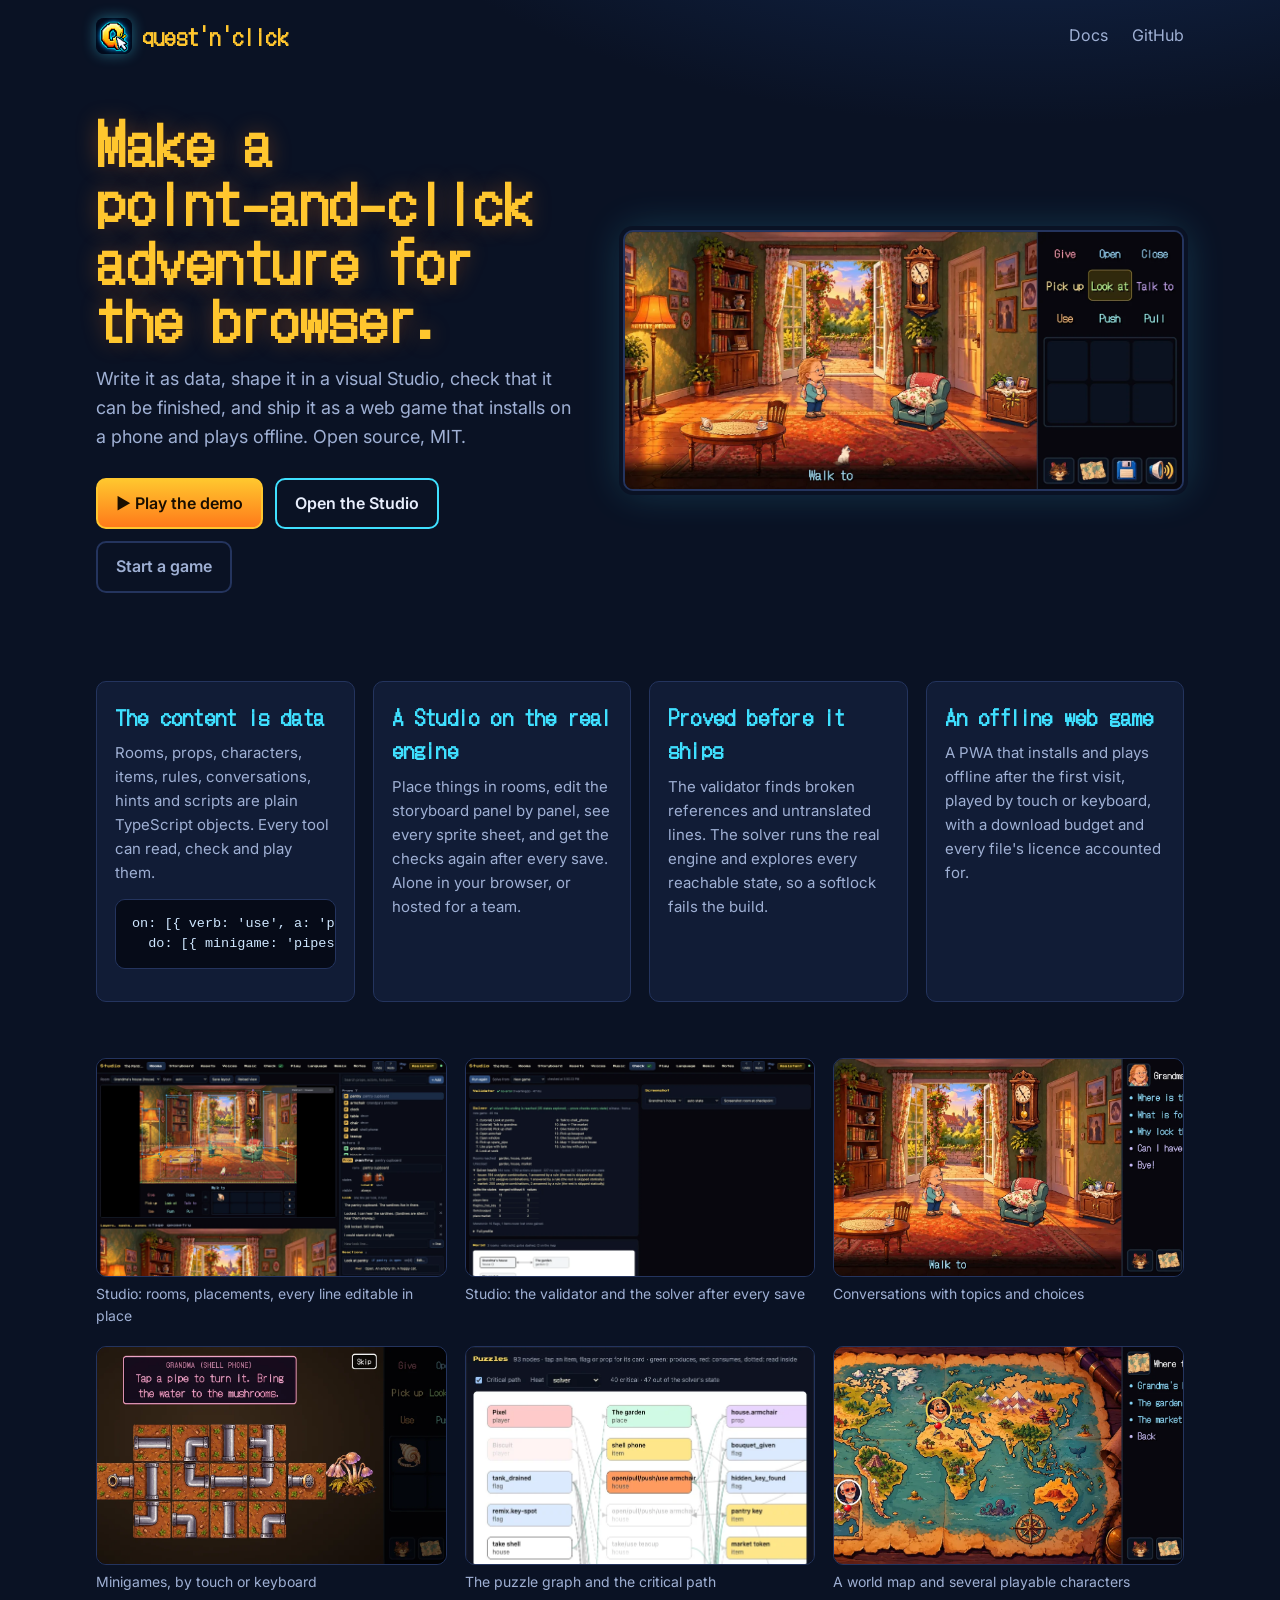
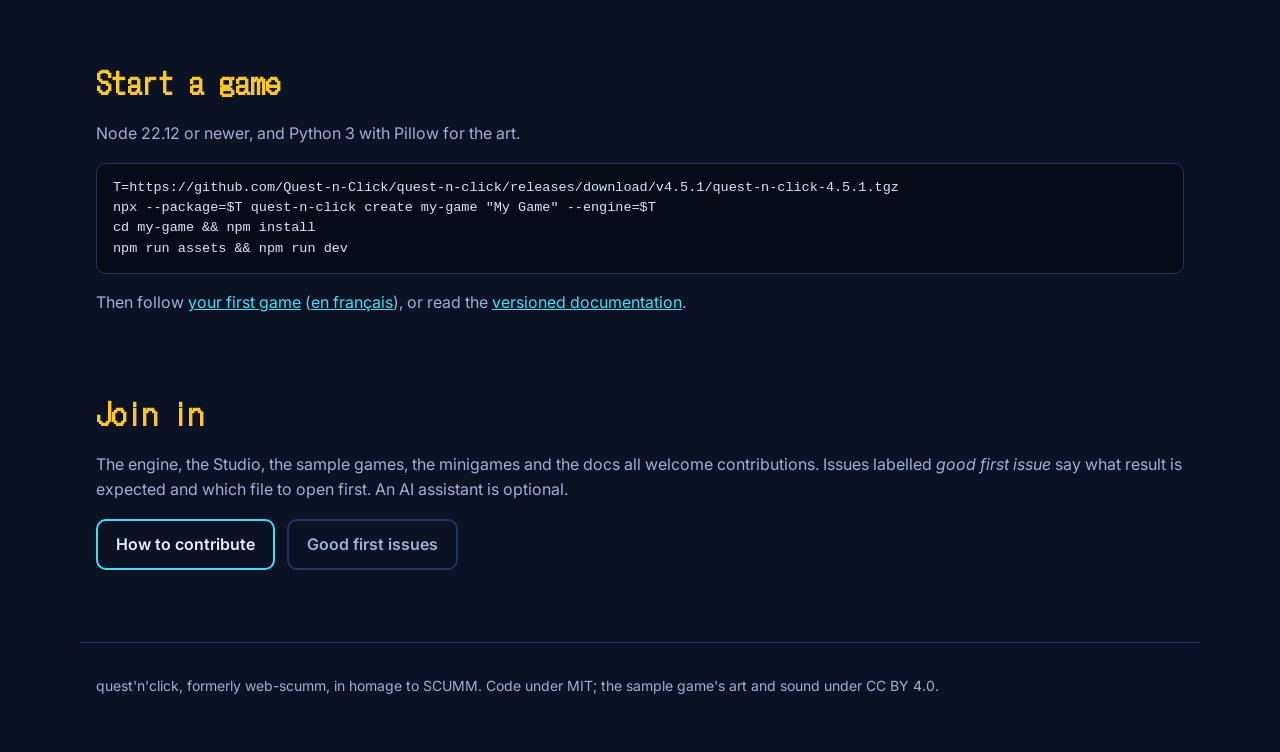
==== site/index.html @ d4cec2c5 "Landing page, signed-release demo build and versioned docs, deployed to Pages Co-Authored-By: Claude" ====
<!doctype html>
<html lang="en">
<head>
<meta charset="utf-8">
<meta name="viewport" content="width=device-width, initial-scale=1">
<title>quest'n'click</title>
<meta name="description" content="An open-source point-and-click adventure engine for the browser: write the game as data, shape it in a visual Studio, prove it can be finished, ship it as an offline web game.">
<meta property="og:title" content="quest'n'click">
<meta property="og:description" content="Open-source point-and-click adventure engine for the browser.">
<meta property="og:image" content="https://quest-n-click.github.io/img/og.png">
<link rel="icon" href="img/logo.jpg">
<link rel="preconnect" href="https://fonts.googleapis.com">
<link rel="preconnect" href="https://fonts.gstatic.com" crossorigin>
<link href="https://fonts.googleapis.com/css2?family=DotGothic16&family=Inter:wght@400;600&display=swap" rel="stylesheet">
<link rel="stylesheet" href="style.css">
</head>
<body>
<header class="hero">
  <nav class="top">
    <a class="brand" href="./"><img src="img/logo.jpg" alt="" width="36" height="36"> quest'n'click</a>
    <span class="links">
      <a href="docs/">Docs</a>
      <a href="https://github.com/Quest-n-Click">GitHub</a>
    </span>
  </nav>
  <div class="hero-grid">
    <div>
      <h1>Make a point&#8209;and&#8209;click adventure for the browser.</h1>
      <p class="lead">Write it as data, shape it in a visual Studio, check that it can be finished, and ship it as a web
        game that installs on a phone and plays offline. Open source, MIT.</p>
      <p class="ctas">
        <a class="btn primary" href="play/">▶ Play the demo</a>
        <a class="btn" href="play/studio.html">Open the Studio</a>
        <a class="btn ghost" href="#start">Start a game</a>
      </p>
    </div>
    <a class="shot hero-shot" href="play/"><img src="img/4119-hero.webp" alt="The Pantry Key: Grandma's living room, nine verbs, the bag" width="1280" height="720"></a>
  </div>
</header>

<main>
  <section class="cards">
    <article>
      <h2>The content is data</h2>
      <p>Rooms, props, characters, items, rules, conversations, hints and scripts are plain TypeScript objects. Every
        tool can read, check and play them.</p>
<pre><code>on: [{ verb: 'use', a: 'pipe', b: 'tank',
  do: [{ minigame: 'pipes' }, { set: 'tank_drained' }] }]</code></pre>
    </article>
    <article>
      <h2>A Studio on the real engine</h2>
      <p>Place things in rooms, edit the storyboard panel by panel, see every sprite sheet, and get the checks again
        after every save. Alone in your browser, or hosted for a team.</p>
    </article>
    <article>
      <h2>Proved before it ships</h2>
      <p>The validator finds broken references and untranslated lines. The solver runs the real engine and explores
        every reachable state, so a softlock fails the build.</p>
    </article>
    <article>
      <h2>An offline web game</h2>
      <p>A PWA that installs and plays offline after the first visit, played by touch or keyboard, with a download
        budget and every file's licence accounted for.</p>
    </article>
  </section>

  <section class="gallery">
    <figure><img src="img/4119-studio-rooms.webp" alt="Studio, Rooms tab: the pantry selected, its lines editable" loading="lazy"><figcaption>Studio: rooms, placements, every line editable in place</figcaption></figure>
    <figure><img src="img/4119-studio-check.webp" alt="Studio, Check tab: validator and solver" loading="lazy"><figcaption>Studio: the validator and the solver after every save</figcaption></figure>
    <figure><img src="img/4119-player-scene.webp" alt="Talking to Grandma, her topics in the side column" loading="lazy"><figcaption>Conversations with topics and choices</figcaption></figure>
    <figure><img src="img/4119-player-minigame.webp" alt="The pipes minigame" loading="lazy"><figcaption>Minigames, by touch or keyboard</figcaption></figure>
    <figure><img src="img/4119-proof-graph.webp" alt="The puzzle graph with the critical path" loading="lazy"><figcaption>The puzzle graph and the critical path</figcaption></figure>
    <figure><img src="img/4119-player-map.webp" alt="The world map" loading="lazy"><figcaption>A world map and several playable characters</figcaption></figure>
  </section>

  <section id="start" class="start">
    <h2>Start a game</h2>
    <p>Node 22.12 or newer, and Python 3 with Pillow for the art.</p>
<pre><code>T=https://github.com/Quest-n-Click/quest-n-click/releases/download/v4.5.1/quest-n-click-4.5.1.tgz
npx --package=$T quest-n-click create my-game "My Game" --engine=$T
cd my-game &amp;&amp; npm install
npm run assets &amp;&amp; npm run dev</code></pre>
    <p>Then follow <a href="https://github.com/Quest-n-Click/quest-n-click/wiki/EN-Create-First-Game">your first game</a>
      (<a href="https://github.com/Quest-n-Click/quest-n-click/wiki/FR-Creer-Premier-Jeu">en français</a>), or read the
      <a href="docs/">versioned documentation</a>.</p>
  </section>

  <section class="join">
    <h2>Join in</h2>
    <p>The engine, the Studio, the sample games, the minigames and the docs all welcome contributions. Issues labelled
      <em>good first issue</em> say what result is expected and which file to open first. An AI assistant is optional.</p>
    <p class="ctas">
      <a class="btn" href="https://github.com/Quest-n-Click/.github/blob/main/CONTRIBUTING.md">How to contribute</a>
      <a class="btn ghost" href="https://github.com/search?q=org%3AQuest-n-Click+label%3A%22good+first+issue%22+state%3Aopen&amp;type=issues">Good first issues</a>
    </p>
  </section>
</main>

<footer>
  <p>quest'n'click, formerly web-scumm, in homage to SCUMM. Code under MIT; the sample game's art and sound under CC BY 4.0.</p>
  <p id="built"></p>
</footer>
<script>
  // The build writes site.json (engine version and docs); the page reads it to say what it serves.
  fetch('site.json').then((r) => (r.ok ? r.json() : null)).then((s) => {
    if (s) document.getElementById('built').textContent = `Demo and Studio: engine ${s.engine}. Docs: ${s.docs.join(', ')}.`;
  }).catch(() => {});
</script>
</body>
</html>
---- site/style.css ----
:root {
  --bg: #0a1224;
  --bg2: #111c36;
  --ink: #e8eefc;
  --muted: #9fb0d4;
  --cyan: #3fe0ff;
  --gold: #ffc62e;
  --orange: #ff7a1a;
  --line: #24345e;
  --radius: 10px;
}
* { box-sizing: border-box; }
html { scroll-behavior: smooth; }
body {
  margin: 0;
  background: radial-gradient(1200px 600px at 80% -10%, #16305e 0%, transparent 60%), var(--bg);
  color: var(--ink);
  font: 16px/1.6 Inter, system-ui, sans-serif;
}
a { color: var(--cyan); }
h1, h2, .brand { font-family: 'DotGothic16', system-ui, sans-serif; letter-spacing: 0.01em; }
img { max-width: 100%; height: auto; display: block; }
pre {
  background: #060b18;
  border: 1px solid var(--line);
  border-radius: var(--radius);
  padding: 14px 16px;
  overflow-x: auto;
  font-size: 13.5px;
  line-height: 1.5;
}
code { font-family: ui-monospace, SFMono-Regular, Menlo, monospace; color: #cfe7ff; }

.hero, main, footer { max-width: 1120px; margin: 0 auto; padding: 0 16px; }
.top { display: flex; justify-content: space-between; align-items: center; padding: 18px 0; }
.brand { display: flex; align-items: center; gap: 10px; color: var(--gold); text-decoration: none; font-size: 22px; font-weight: 700; }
.brand img { border-radius: 8px; box-shadow: 0 0 14px #3fe0ff66; }
.links a { color: var(--muted); text-decoration: none; margin-left: 20px; }
.links a:hover { color: var(--ink); }

.hero-grid { display: grid; grid-template-columns: 1fr 1.15fr; gap: 40px; align-items: center; padding: 40px 0 64px; }
h1 { font-size: clamp(34px, 5vw, 56px); line-height: 1.05; margin: 0 0 18px; color: var(--gold); text-shadow: 0 0 22px #ff7a1a55; }
.lead { color: var(--muted); font-size: 18px; margin: 0 0 26px; }
.ctas { display: flex; flex-wrap: wrap; gap: 12px; }
.btn {
  display: inline-block;
  padding: 11px 18px;
  border-radius: var(--radius);
  border: 2px solid var(--cyan);
  color: var(--ink);
  text-decoration: none;
  font-weight: 600;
}
.btn:hover { box-shadow: 0 0 16px #3fe0ff66; }
.btn.primary { background: linear-gradient(180deg, var(--gold), var(--orange)); border-color: var(--gold); color: #1a0e00; }
.btn.ghost { border-color: var(--line); color: var(--muted); }
.shot img { border-radius: var(--radius); border: 2px solid var(--line); box-shadow: 0 0 0 4px #0a1224, 0 0 40px #3fe0ff33; }

.cards { display: grid; grid-template-columns: repeat(4, 1fr); gap: 18px; padding: 8px 0 56px; }
.cards article { background: var(--bg2); border: 1px solid var(--line); border-radius: var(--radius); padding: 18px; min-width: 0; }
.cards h2 { font-size: 21px; margin: 0 0 8px; color: var(--cyan); }
.cards p { color: var(--muted); margin: 0 0 10px; font-size: 15px; }

.gallery { display: grid; grid-template-columns: repeat(3, 1fr); gap: 18px; padding-bottom: 64px; }
.gallery figure { margin: 0; }
.gallery img { aspect-ratio: 16 / 10; object-fit: cover; object-position: top; width: 100%; border-radius: var(--radius); border: 1px solid var(--line); }
.gallery figcaption { color: var(--muted); font-size: 14px; margin-top: 6px; }

.start, .join { padding-bottom: 56px; }
.start h2, .join h2 { font-size: 30px; color: var(--gold); margin: 0 0 10px; }
.start p, .join p { color: var(--muted); }

footer { border-top: 1px solid var(--line); padding-top: 18px; padding-bottom: 40px; color: var(--muted); font-size: 14px; }

@media (max-width: 900px) {
  .hero-grid { grid-template-columns: 1fr; padding-top: 16px; }
  .cards { grid-template-columns: 1fr 1fr; }
  .gallery { grid-template-columns: 1fr 1fr; }
}
@media (max-width: 560px) {
  .cards, .gallery { grid-template-columns: 1fr; }
  .links a { margin-left: 14px; }
}
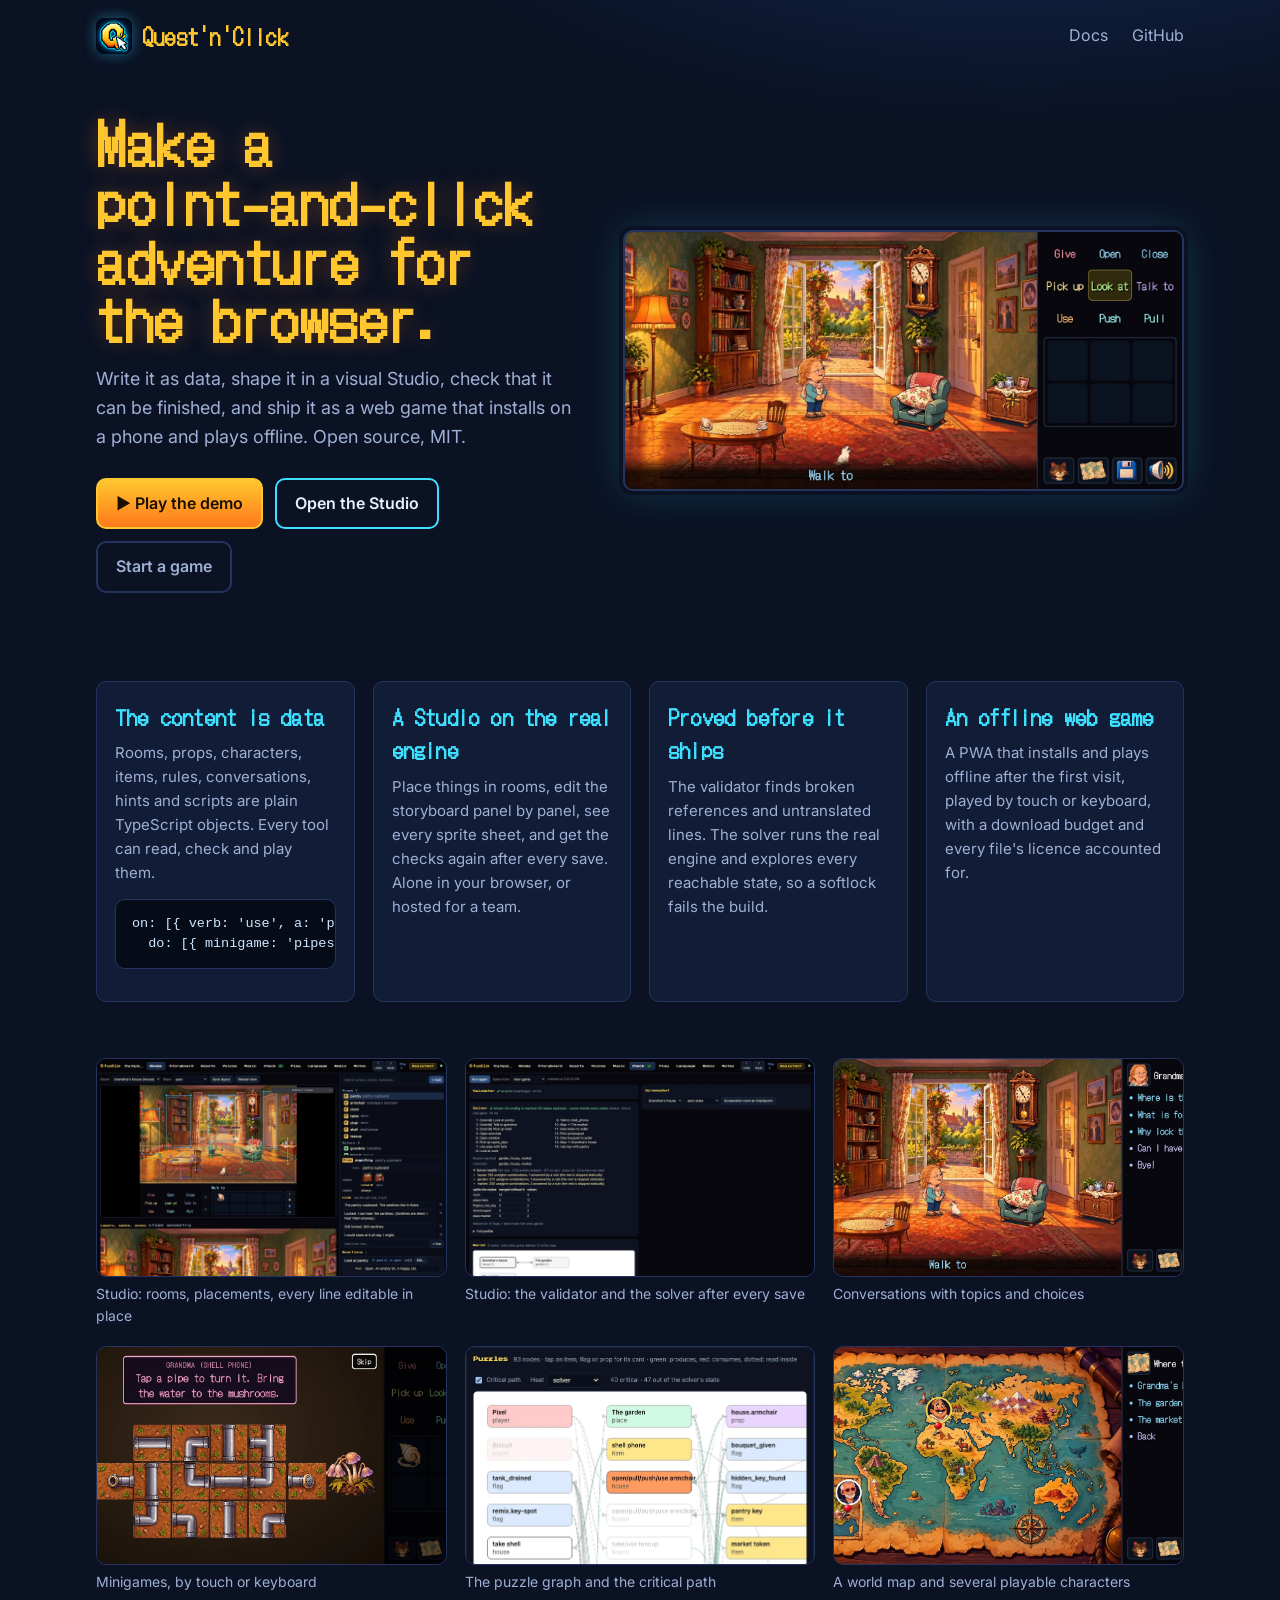
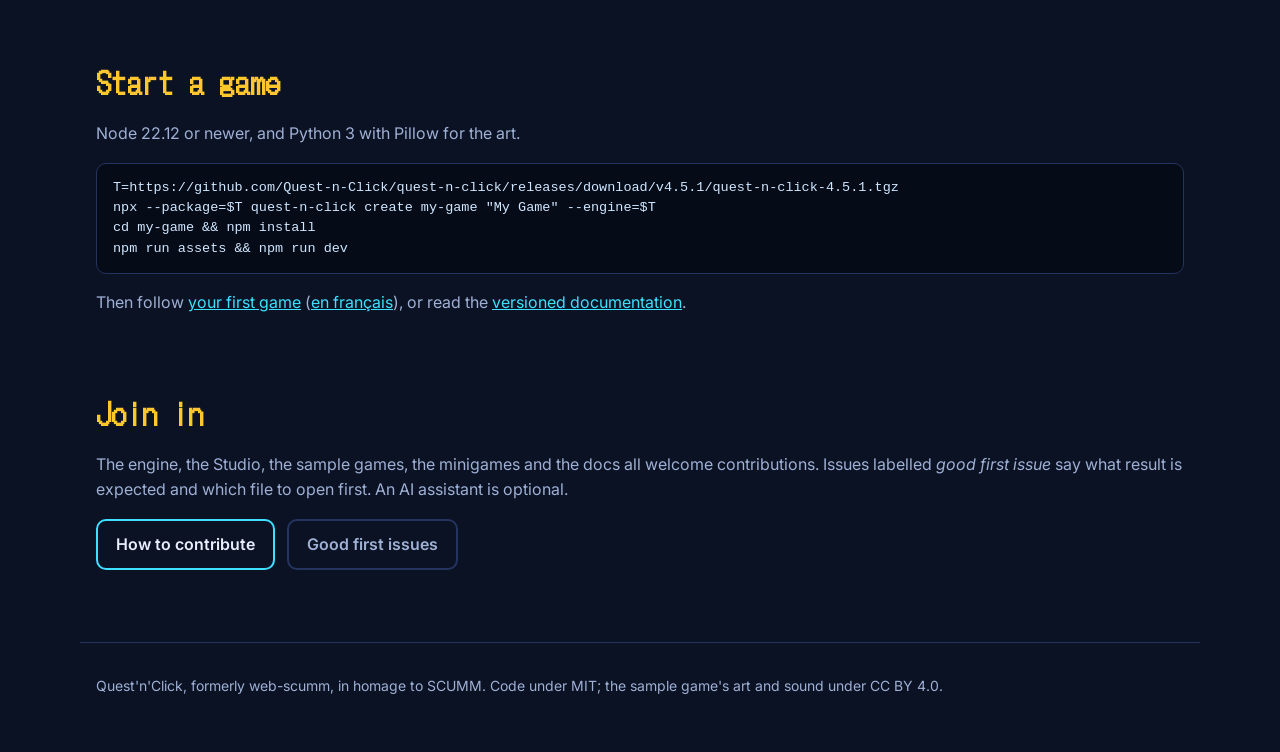
==== commit d9546487: "Write the project's name Quest'n'Click Co-Authored-By: Claude Opus 5.5 <noreply@anthropic.com>" ====
--- a/site/index.html
+++ b/site/index.html
@@ -3,9 +3,9 @@
 <head>
 <meta charset="utf-8">
 <meta name="viewport" content="width=device-width, initial-scale=1">
-<title>quest'n'click</title>
+<title>Quest'n'Click</title>
 <meta name="description" content="An open-source point-and-click adventure engine for the browser: write the game as data, shape it in a visual Studio, prove it can be finished, ship it as an offline web game.">
-<meta property="og:title" content="quest'n'click">
+<meta property="og:title" content="Quest'n'Click">
 <meta property="og:description" content="Open-source point-and-click adventure engine for the browser.">
 <meta property="og:image" content="https://quest-n-click.github.io/img/og.png">
 <link rel="icon" href="img/logo.jpg">
@@ -17,7 +17,7 @@
 <body>
 <header class="hero">
   <nav class="top">
-    <a class="brand" href="./"><img src="img/logo.jpg" alt="" width="36" height="36"> quest'n'click</a>
+    <a class="brand" href="./"><img src="img/logo.jpg" alt="" width="36" height="36"> Quest'n'Click</a>
     <span class="links">
       <a href="docs/">Docs</a>
       <a href="https://github.com/Quest-n-Click">GitHub</a>
@@ -97,7 +97,7 @@
 </main>
 
 <footer>
-  <p>quest'n'click, formerly web-scumm, in homage to SCUMM. Code under MIT; the sample game's art and sound under CC BY 4.0.</p>
+  <p>Quest'n'Click, formerly web-scumm, in homage to SCUMM. Code under MIT; the sample game's art and sound under CC BY 4.0.</p>
   <p id="built"></p>
 </footer>
 <script>
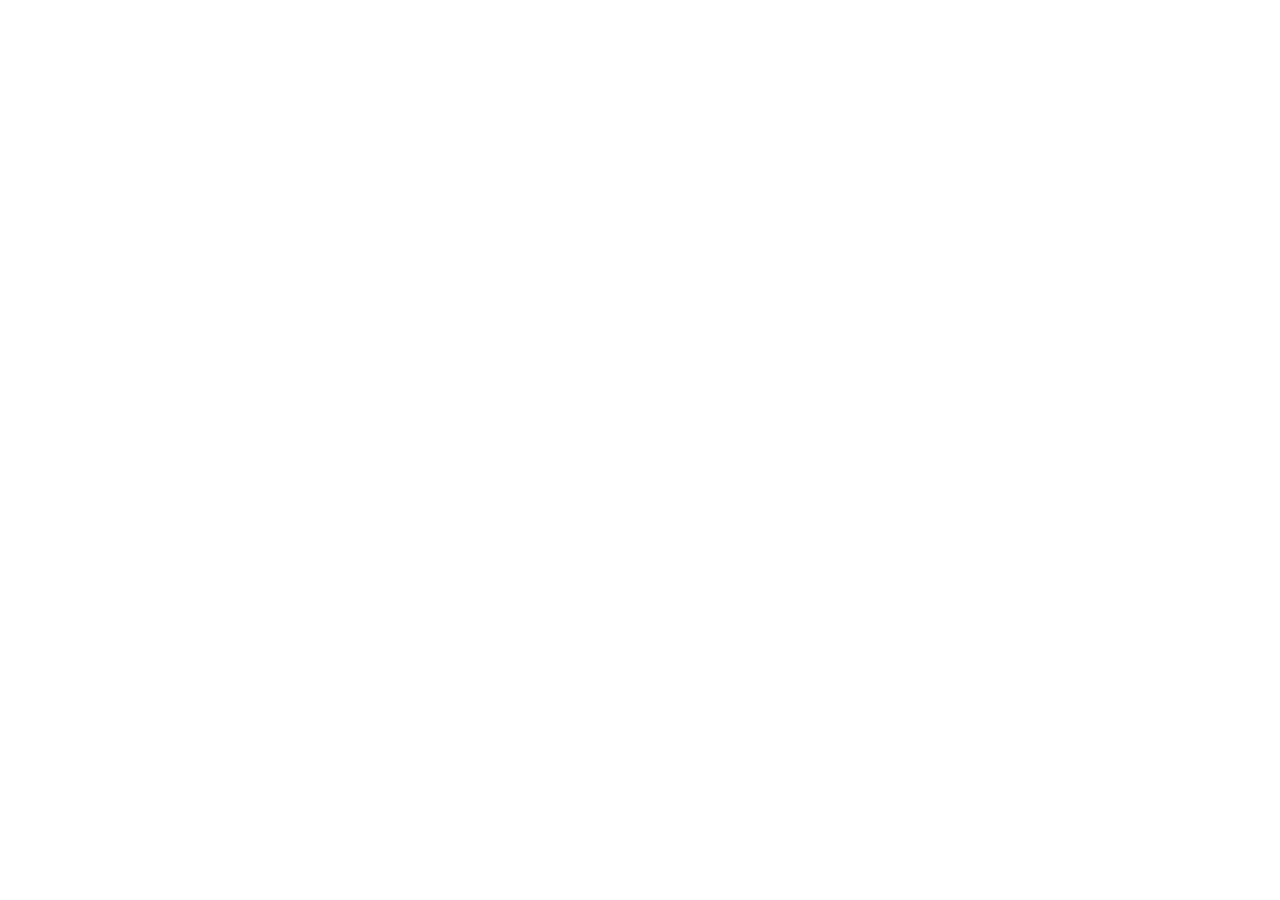
==== commit 5d6cd2ad: "A demo host: the home redirects to the website, quest-n-click.cleverapps.io Co-Authored-By: Claude O" ====
--- a/site/index.html
+++ b/site/index.html
@@ -4,107 +4,13 @@
 <meta charset="utf-8">
 <meta name="viewport" content="width=device-width, initial-scale=1">
 <title>Quest'n'Click</title>
-<meta name="description" content="An open-source point-and-click adventure engine for the browser: write the game as data, shape it in a visual Studio, prove it can be finished, ship it as an offline web game.">
-<meta property="og:title" content="Quest'n'Click">
-<meta property="og:description" content="Open-source point-and-click adventure engine for the browser.">
-<meta property="og:image" content="https://quest-n-click.github.io/img/og.png">
-<link rel="icon" href="img/logo.jpg">
-<link rel="preconnect" href="https://fonts.googleapis.com">
-<link rel="preconnect" href="https://fonts.gstatic.com" crossorigin>
-<link href="https://fonts.googleapis.com/css2?family=DotGothic16&family=Inter:wght@400;600&display=swap" rel="stylesheet">
-<link rel="stylesheet" href="style.css">
+<link rel="canonical" href="https://quest-n-click.cleverapps.io/">
+<meta http-equiv="refresh" content="0; url=https://quest-n-click.cleverapps.io/">
+<script>location.replace('https://quest-n-click.cleverapps.io/' + location.search + location.hash);</script>
 </head>
 <body>
-<header class="hero">
-  <nav class="top">
-    <a class="brand" href="./"><img src="img/logo.jpg" alt="" width="36" height="36"> Quest'n'Click</a>
-    <span class="links">
-      <a href="docs/">Docs</a>
-      <a href="https://github.com/Quest-n-Click">GitHub</a>
-    </span>
-  </nav>
-  <div class="hero-grid">
-    <div>
-      <h1>Make a point&#8209;and&#8209;click adventure for the browser.</h1>
-      <p class="lead">Write it as data, shape it in a visual Studio, check that it can be finished, and ship it as a web
-        game that installs on a phone and plays offline. Open source, MIT.</p>
-      <p class="ctas">
-        <a class="btn primary" href="play/">▶ Play the demo</a>
-        <a class="btn" href="play/studio.html">Open the Studio</a>
-        <a class="btn ghost" href="#start">Start a game</a>
-      </p>
-    </div>
-    <a class="shot hero-shot" href="play/"><img src="img/4119-hero.webp" alt="The Pantry Key: Grandma's living room, nine verbs, the bag" width="1280" height="720"></a>
-  </div>
-</header>
-
-<main>
-  <section class="cards">
-    <article>
-      <h2>The content is data</h2>
-      <p>Rooms, props, characters, items, rules, conversations, hints and scripts are plain TypeScript objects. Every
-        tool can read, check and play them.</p>
-<pre><code>on: [{ verb: 'use', a: 'pipe', b: 'tank',
-  do: [{ minigame: 'pipes' }, { set: 'tank_drained' }] }]</code></pre>
-    </article>
-    <article>
-      <h2>A Studio on the real engine</h2>
-      <p>Place things in rooms, edit the storyboard panel by panel, see every sprite sheet, and get the checks again
-        after every save. Alone in your browser, or hosted for a team.</p>
-    </article>
-    <article>
-      <h2>Proved before it ships</h2>
-      <p>The validator finds broken references and untranslated lines. The solver runs the real engine and explores
-        every reachable state, so a softlock fails the build.</p>
-    </article>
-    <article>
-      <h2>An offline web game</h2>
-      <p>A PWA that installs and plays offline after the first visit, played by touch or keyboard, with a download
-        budget and every file's licence accounted for.</p>
-    </article>
-  </section>
-
-  <section class="gallery">
-    <figure><img src="img/4119-studio-rooms.webp" alt="Studio, Rooms tab: the pantry selected, its lines editable" loading="lazy"><figcaption>Studio: rooms, placements, every line editable in place</figcaption></figure>
-    <figure><img src="img/4119-studio-check.webp" alt="Studio, Check tab: validator and solver" loading="lazy"><figcaption>Studio: the validator and the solver after every save</figcaption></figure>
-    <figure><img src="img/4119-player-scene.webp" alt="Talking to Grandma, her topics in the side column" loading="lazy"><figcaption>Conversations with topics and choices</figcaption></figure>
-    <figure><img src="img/4119-player-minigame.webp" alt="The pipes minigame" loading="lazy"><figcaption>Minigames, by touch or keyboard</figcaption></figure>
-    <figure><img src="img/4119-proof-graph.webp" alt="The puzzle graph with the critical path" loading="lazy"><figcaption>The puzzle graph and the critical path</figcaption></figure>
-    <figure><img src="img/4119-player-map.webp" alt="The world map" loading="lazy"><figcaption>A world map and several playable characters</figcaption></figure>
-  </section>
-
-  <section id="start" class="start">
-    <h2>Start a game</h2>
-    <p>Node 22.12 or newer, and Python 3 with Pillow for the art.</p>
-<pre><code>T=https://github.com/Quest-n-Click/quest-n-click/releases/download/v4.5.1/quest-n-click-4.5.1.tgz
-npx --package=$T quest-n-click create my-game "My Game" --engine=$T
-cd my-game &amp;&amp; npm install
-npm run assets &amp;&amp; npm run dev</code></pre>
-    <p>Then follow <a href="https://github.com/Quest-n-Click/quest-n-click/wiki/EN-Create-First-Game">your first game</a>
-      (<a href="https://github.com/Quest-n-Click/quest-n-click/wiki/FR-Creer-Premier-Jeu">en français</a>), or read the
-      <a href="docs/">versioned documentation</a>.</p>
-  </section>
-
-  <section class="join">
-    <h2>Join in</h2>
-    <p>The engine, the Studio, the sample games, the minigames and the docs all welcome contributions. Issues labelled
-      <em>good first issue</em> say what result is expected and which file to open first. An AI assistant is optional.</p>
-    <p class="ctas">
-      <a class="btn" href="https://github.com/Quest-n-Click/.github/blob/main/CONTRIBUTING.md">How to contribute</a>
-      <a class="btn ghost" href="https://github.com/search?q=org%3AQuest-n-Click+label%3A%22good+first+issue%22+state%3Aopen&amp;type=issues">Good first issues</a>
-    </p>
-  </section>
-</main>
-
-<footer>
-  <p>Quest'n'Click, formerly web-scumm, in homage to SCUMM. Code under MIT; the sample game's art and sound under CC BY 4.0.</p>
-  <p id="built"></p>
-</footer>
-<script>
-  // The build writes site.json (engine version and docs); the page reads it to say what it serves.
-  fetch('site.json').then((r) => (r.ok ? r.json() : null)).then((s) => {
-    if (s) document.getElementById('built').textContent = `Demo and Studio: engine ${s.engine}. Docs: ${s.docs.join(', ')}.`;
-  }).catch(() => {});
-</script>
+<p>Quest'n'Click's website is <a href="https://quest-n-click.cleverapps.io/">quest-n-click.cleverapps.io</a>.
+This address serves <a href="play/">the demo</a>, <a href="play/studio.html">the Studio demo</a> and
+<a href="docs/">the documentation archives</a>.</p>
 </body>
 </html>
